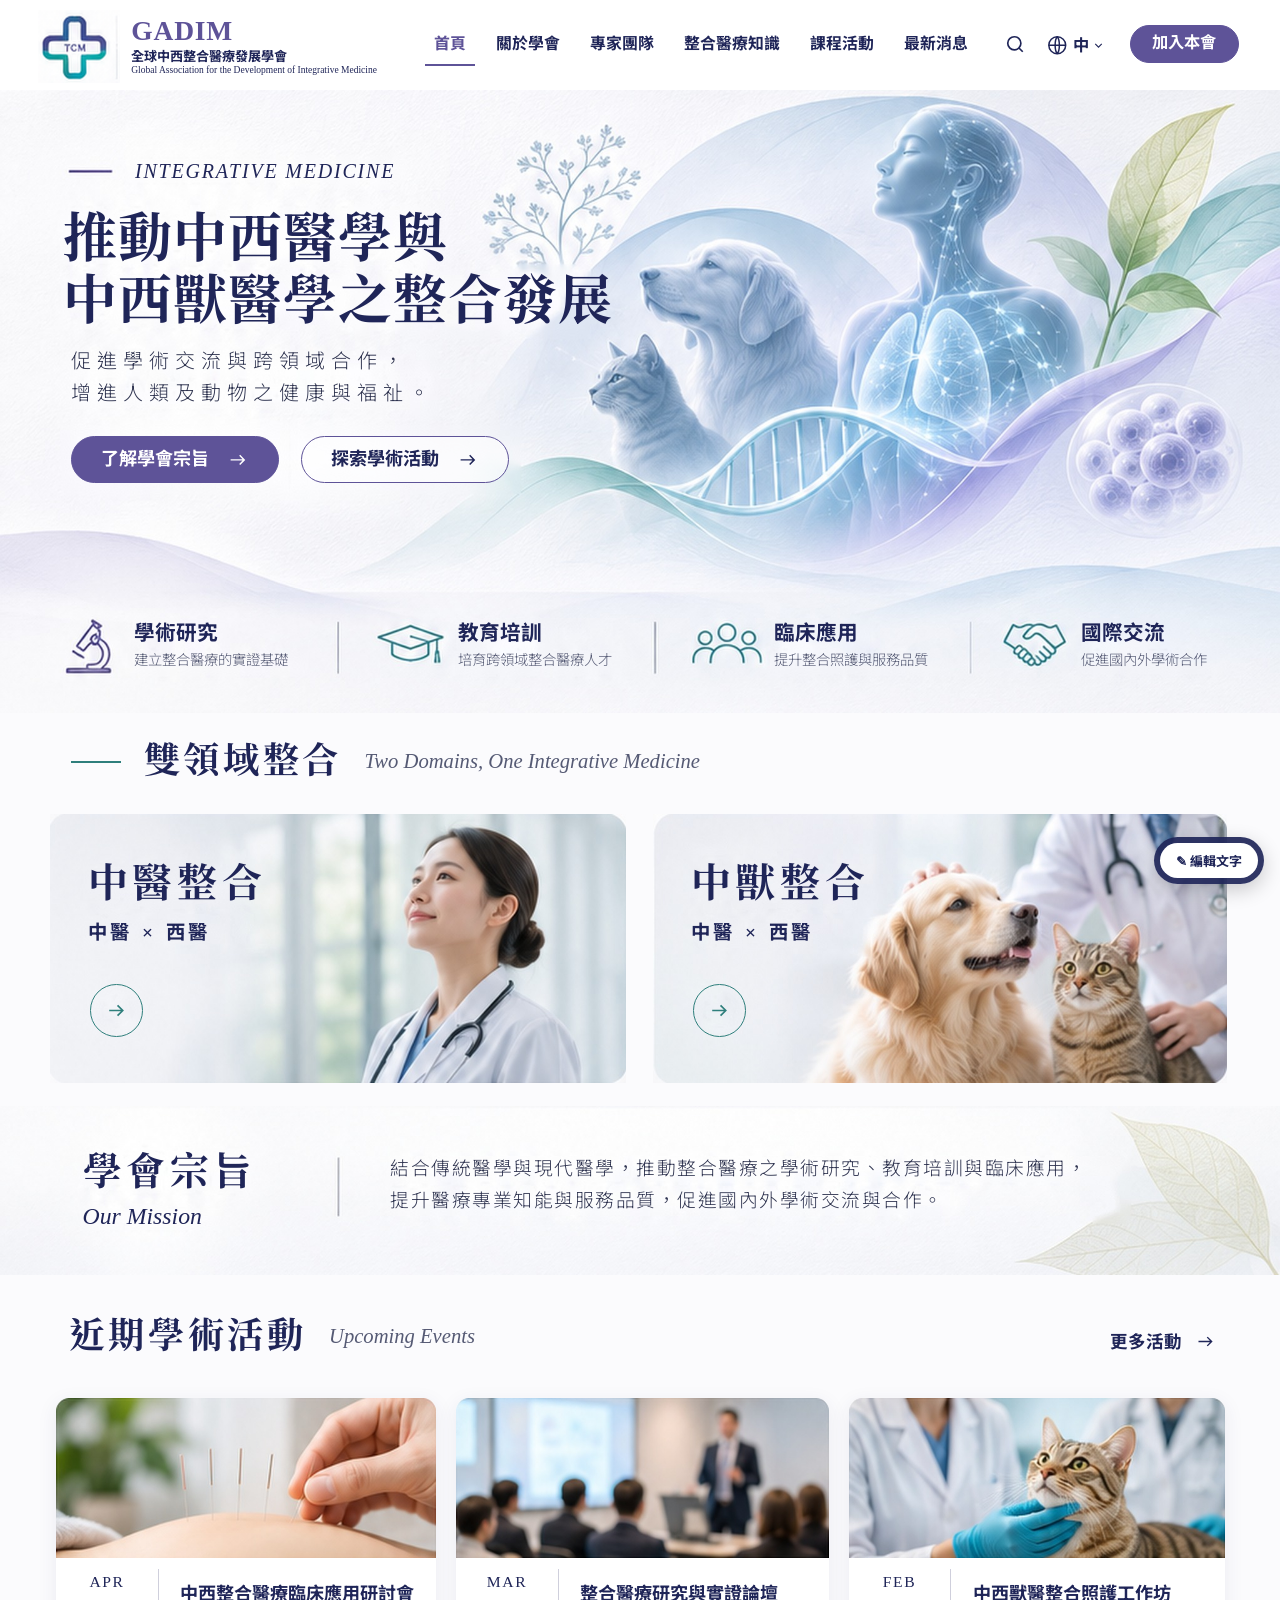
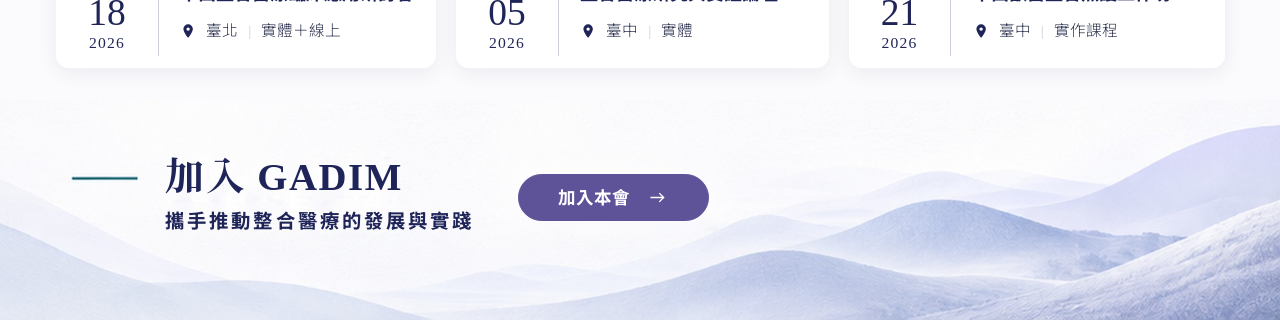
==== index.html @ d4d77406 "統一所有頁面的頁首（以首頁為標準） - 新增 header.css：首頁、關於學會、兩個醫師頁共用同一個頁首（字級、logo、高度、語言選單、搜尋、加入本會都一致） - 專家團隊下拉選單保留，nav-" ====
<!doctype html>
<html lang="zh-Hant">
<head>
<meta charset="utf-8">
<meta name="viewport" content="width=device-width, initial-scale=1">
<title>GADIM 全球中西整合醫療發展學會</title>
<meta name="description" content="全球中西整合醫療發展學會（GADIM）推動中西醫學與中西獸醫學之整合發展。">
<!-- 備用字型：電腦沒有微軟正黑體／新細明體時（如 Mac、手機）才會用到 -->
<link rel="preconnect" href="https://fonts.googleapis.com">
<link rel="preconnect" href="https://fonts.gstatic.com" crossorigin>
<link href="https://fonts.googleapis.com/css2?family=Noto+Sans+TC:wght@300;700&family=Noto+Serif+TC:wght@700&family=Tinos:ital,wght@0,400;0,700;1,400&display=swap" rel="stylesheet">
<link rel="stylesheet" href="style.css">
<link rel="stylesheet" href="header.css">
<link rel="stylesheet" href="nav-dropdown.css">
</head>
<body>
<div class="page">

<!-- ================= 頁首（共用，樣式見 header.css） ================= -->
<header class="gh">
  <div class="gh-inner">
    <a class="gh-brand" href="index.html" aria-label="GADIM 首頁">
      <img class="gh-logo gh-abs" style="--x:30;--y:8" src="images/logo.png" alt="GADIM 標誌">
      <div class="gh-text gh-abs" style="--x:105;--y:11">
        <div class="gh-name">GADIM</div>
        <div class="gh-zh">全球中西整合醫療發展學會</div>
        <div class="gh-en">Global Association for the Development of Integrative Medicine</div>
      </div>
    </a>
    <nav class="gh-nav gh-abs" id="nav" style="--x:347;--y:29" aria-label="主要導覽">
      <a href="index.html" class="active" aria-current="page">首頁</a>
      <a href="about.html">關於學會</a>
      <div class="nav-drop">
        <a href="expert-lin-xintai.html" class="nav-drop-toggle" aria-haspopup="true" aria-expanded="false">專家團隊</a>
        <div class="nav-drop-menu">
          <ul class="nav-drop-list">
            <li><a href="expert-lin-xintai.html">林新泰 醫師</a></li>
            <li><a href="expert-lin-gengxuan.html">林耿玄 獸醫師</a></li>
          </ul>
        </div>
      </div>
      <a href="index.html">整合醫療知識</a>
      <a href="index.html">課程活動</a>
      <a href="index.html">最新消息</a>
    </nav>
    <div class="gh-tools">
      <button class="gh-icon gh-search gh-abs" style="--x:803;--y:26" aria-label="搜尋">
        <svg viewBox="0 0 24 24" fill="none" stroke="currentColor" stroke-width="1.8"><circle cx="11" cy="11" r="7"/><path d="m20 20-4-4"/></svg>
      </button>
      <button class="gh-icon gh-lang gh-abs" style="--x:837;--y:26" aria-label="語言">
        <svg viewBox="0 0 24 24" fill="none" stroke="currentColor" stroke-width="1.6"><circle cx="12" cy="12" r="9"/><path d="M3 12h18M12 3c3 3.5 3 14.5 0 18M12 3c-3 3.5-3 14.5 0 18"/></svg>
        <span>中</span>
        <svg viewBox="0 0 24 24" fill="none" stroke="currentColor" stroke-width="2" style="width:.8em;height:.8em"><path d="m6 9 6 6 6-6"/></svg>
      </button>
      <a class="gh-join gh-abs" style="--x:904;--y:20" href="index.html#join"><span>加入本會</span></a>
      <button class="gh-icon gh-menu" aria-label="選單" aria-controls="nav" onclick="document.getElementById('nav').classList.toggle('open')">
        <svg viewBox="0 0 24 24" fill="none" stroke="currentColor" stroke-width="2"><path d="M4 7h16M4 12h16M4 17h16"/></svg>
      </button>
    </div>
  </div>
</header>

<main>
  <!-- ================= 主視覺 ================= -->
  <section class="hero">
    <div class="hero-bg" role="img" aria-label="人體、狗與貓的整合醫學意象圖"></div>
    <div class="hero-copy">
      <div class="eyebrow abs" style="--x:108;--y:56">INTEGRATIVE MEDICINE</div>
      <h1 class="font-title abs" style="--x:50;--y:94">推動中西醫學與<br>中西獸醫學之整合發展</h1>
      <p class="hero-lead abs" style="--x:57;--y:205">促進學術交流與跨領域合作，<br>增進人類及動物之健康與福祉。</p>
      <div class="hero-actions abs" style="--x:57;--y:277">
        <a class="btn btn-primary" href="about.html#mission"><span>了解學會宗旨</span>
          <svg class="arrow" viewBox="0 0 24 24" fill="none" stroke="currentColor" stroke-width="1.6"><path d="M4 12h15m-5-5 5 5-5 5"/></svg></a>
        <a class="btn btn-outline" href="#events"><span>探索學術活動</span>
          <svg class="arrow" viewBox="0 0 24 24" fill="none" stroke="currentColor" stroke-width="1.6"><path d="M4 12h15m-5-5 5 5-5 5"/></svg></a>
      </div>
    </div>
  </section>

  <!-- ================= 四大特色 ================= -->
  <section class="features">
    <div class="feature">
      <img class="feature-icon abs" style="--x:48;--y:18;--iw:48" src="images/icon1.png" alt="">
      <div class="feature-text abs" style="--x:107;--y:26"><h3 class="font-sub">學術研究</h3><p>建立整合醫療的實證基礎</p></div>
    </div>
    <span class="vline" style="left:calc(270 * var(--u));top:calc(27 * var(--u))"></span>
    <div class="feature">
      <img class="feature-icon abs" style="--x:296;--y:20;--iw:64" src="images/icon2.png" alt="">
      <div class="feature-text abs" style="--x:366;--y:26"><h3 class="font-sub">教育培訓</h3><p>培育跨領域整合醫療人才</p></div>
    </div>
    <span class="vline" style="left:calc(523 * var(--u));top:calc(27 * var(--u))"></span>
    <div class="feature">
      <img class="feature-icon abs" style="--x:549;--y:20;--iw:64" src="images/icon3.png" alt="">
      <div class="feature-text abs" style="--x:619;--y:26"><h3 class="font-sub">臨床應用</h3><p>提升整合照護與服務品質</p></div>
    </div>
    <span class="vline" style="left:calc(777 * var(--u));top:calc(27 * var(--u))"></span>
    <div class="feature">
      <img class="feature-icon abs" style="--x:797;--y:20;--iw:61" src="images/icon4.png" alt="">
      <div class="feature-text abs" style="--x:865;--y:26"><h3 class="font-sub">國際交流</h3><p>促進國內外學術合作</p></div>
    </div>
  </section>

  <!-- ================= 雙領域整合 ================= -->
  <section class="domains-sec">
    <div class="section-title abs" style="--x:57;--y:22">
      <span class="dash"></span>
      <h2 class="font-title">雙領域整合</h2>
      <span class="en-italic">Two Domains, One Integrative Medicine</span>
    </div>
    <a class="domain-card abs" href="#" style="--x:40;--y:81;--w:461;--img:url('images/card-tcm.jpg')">
      <div class="in"><h3 class="font-title">中醫整合</h3><p>中醫 × 西醫</p></div>
      <span class="circle-btn"><svg class="arrow" viewBox="0 0 24 24" fill="none" stroke="currentColor" stroke-width="1.6"><path d="M5 12h13m-5-5 5 5-5 5"/></svg></span>
    </a>
    <a class="domain-card abs" href="#" style="--x:522;--y:81;--w:459;--img:url('images/card-vet.jpg')">
      <div class="in"><h3 class="font-title">中獸整合</h3><p>中醫 × 西醫</p></div>
      <span class="circle-btn"><svg class="arrow" viewBox="0 0 24 24" fill="none" stroke="currentColor" stroke-width="1.6"><path d="M5 12h13m-5-5 5 5-5 5"/></svg></span>
    </a>
  </section>

  <!-- ================= 學會宗旨 ================= -->
  <section class="mission" id="mission">
    <div class="mission-title abs" style="--x:66;--y:33">
      <h2 class="font-title">學會宗旨</h2>
      <div class="en-italic">Our Mission</div>
    </div>
    <p class="mission-text abs" style="--x:312;--y:37">結合傳統醫學與現代醫學，推動整合醫療之學術研究、教育培訓與臨床應用，<br>提升醫療專業知能與服務品質，促進國內外學術交流與合作。</p>
  </section>

  <!-- ================= 近期學術活動 ================= -->
  <section class="events-sec" id="events">
    <div class="events-head">
      <div class="section-title abs" style="--x:55;--y:32">
        <h2 class="font-title">近期學術活動</h2>
        <span class="en-italic">Upcoming Events</span>
      </div>
      <a class="more-link abs" style="--x:888;--y:42" href="#"><span>更多活動</span>
        <svg class="arrow" viewBox="0 0 24 24" fill="none" stroke="currentColor" stroke-width="1.6"><path d="M4 12h15m-5-5 5 5-5 5"/></svg></a>
    </div>

    <a class="event-card abs" href="#" style="--x:45;--y:98;--w:304">
      <img src="images/event1.jpg" alt="針灸臨床">
      <div class="event-body">
        <div class="event-date"><span class="m">APR</span><span class="d">18</span><span class="y">2026</span></div>
        <div class="event-info">
          <h3 class="font-sub">中西整合醫療臨床應用研討會</h3>
          <div class="event-meta"><svg viewBox="0 0 24 24" fill="currentColor"><path d="M12 2a7 7 0 0 0-7 7c0 5 7 13 7 13s7-8 7-13a7 7 0 0 0-7-7zm0 9.5A2.5 2.5 0 1 1 12 6.5a2.5 2.5 0 0 1 0 5z"/></svg><span>臺北</span><span class="sep">|</span><span>實體＋線上</span></div>
        </div>
      </div>
    </a>
    <a class="event-card abs" href="#" style="--x:365;--y:98;--w:298">
      <img src="images/event2.jpg" alt="研究論壇會場">
      <div class="event-body">
        <div class="event-date"><span class="m">MAR</span><span class="d">05</span><span class="y">2026</span></div>
        <div class="event-info">
          <h3 class="font-sub">整合醫療研究與實證論壇</h3>
          <div class="event-meta"><svg viewBox="0 0 24 24" fill="currentColor"><path d="M12 2a7 7 0 0 0-7 7c0 5 7 13 7 13s7-8 7-13a7 7 0 0 0-7-7zm0 9.5A2.5 2.5 0 1 1 12 6.5a2.5 2.5 0 0 1 0 5z"/></svg><span>臺中</span><span class="sep">|</span><span>實體</span></div>
        </div>
      </div>
    </a>
    <a class="event-card abs" href="#" style="--x:679;--y:98;--w:301">
      <img src="images/event3.jpg" alt="獸醫照護貓咪">
      <div class="event-body">
        <div class="event-date"><span class="m">FEB</span><span class="d">21</span><span class="y">2026</span></div>
        <div class="event-info">
          <h3 class="font-sub">中西獸醫整合照護工作坊</h3>
          <div class="event-meta"><svg viewBox="0 0 24 24" fill="currentColor"><path d="M12 2a7 7 0 0 0-7 7c0 5 7 13 7 13s7-8 7-13a7 7 0 0 0-7-7zm0 9.5A2.5 2.5 0 1 1 12 6.5a2.5 2.5 0 0 1 0 5z"/></svg><span>臺中</span><span class="sep">|</span><span>實作課程</span></div>
        </div>
      </div>
    </a>
  </section>

  <!-- ================= 加入 GADIM ================= -->
  <section class="join" id="join">
    <div class="join-title abs" style="--x:132;--y:43">
      <div>
        <h2 class="font-title">加入 GADIM</h2>
        <p>攜手推動整合醫療的發展與實踐</p>
      </div>
    </div>
    <a class="btn btn-primary abs" style="--x:414;--y:59" href="#"><span>加入本會</span>
      <svg class="arrow" viewBox="0 0 24 24" fill="none" stroke="currentColor" stroke-width="1.6"><path d="M4 12h15m-5-5 5 5-5 5"/></svg></a>
  </section>
</main>
</div>

<!-- ================= 文字編輯工具 ================= -->
<div class="edit-bar" data-tool>
  <button type="button" id="editToggle">✎ 編輯文字</button>
  <button type="button" id="saveBtn" hidden>下載修改後的網頁</button>
</div>
<div class="toast" id="toast" data-tool></div>

<script src="editor.js"></script>
<script src="nav-dropdown.js"></script>
</body>
</html>
---- style.css ----
/* =========================================================
   GADIM 首頁樣式（依客戶確認版設計稿還原）
   - 圖片全部取自設計稿原圖，只移除圖上文字，未改色、未加效果
   - 桌機版：以設計稿 1024px 寬為基準等比例縮放（--u = 設計稿 1px）
   - 手機版（760px 以下）：改為上下排列
   字型：大標＝粗明體／小標＝微軟正黑體粗體／內文＝微軟正黑體細體／英文數字＝Times New Roman
   ========================================================= */

:root {
  --en: "Times New Roman", Times, "Liberation Serif", Tinos;
  --ff-title: var(--en), "PMingLiU", "MingLiU", "新細明體", "Noto Serif TC", serif;
  --ff-sub: var(--en), "Microsoft JhengHei", "微軟正黑體", "Noto Sans TC", sans-serif;
  --ff-body: var(--en), "Microsoft JhengHei Light", "Microsoft JhengHei", "微軟正黑體", "Noto Sans TC", sans-serif;

  --navy: #1f2558;
  --purple: #5e5398;
  --teal: #2f7f7c;
  --text: #2f3450;
  --muted: #555a74;
  --line: #cfcfdc;
  --bg: #fbfbfd;
}

* { box-sizing: border-box; }
html { scroll-behavior: smooth; }
body {
  margin: 0; background: var(--bg); color: var(--text);
  font-family: var(--ff-body); font-weight: 300; line-height: 1.6;
  -webkit-font-smoothing: antialiased;
}
img { display: block; max-width: 100%; }
a { color: inherit; text-decoration: none; }
h1, h2, h3, p { margin: 0; font-weight: inherit; }

.font-title { font-family: var(--ff-title); font-weight: 700; color: var(--navy); }
.font-sub   { font-family: var(--ff-sub); font-weight: 700; color: var(--navy); }
.en-italic  { font-family: var(--en), serif; font-style: italic; font-weight: 400; color: var(--navy); }

/* 整頁以設計稿比例縮放 */
.page { max-width: 1440px; margin: 0 auto; container-type: inline-size; overflow: hidden; background: var(--bg); }
.page * { --u: calc(100cqw / 1024); }
.abs { position: absolute; left: calc(var(--x) * var(--u)); top: calc(var(--y) * var(--u)); }

.btn {
  display: inline-flex; align-items: center; justify-content: center; gap: calc(14 * var(--u));
  border-radius: 999px; border: 1.5px solid var(--purple);
  font-family: var(--ff-sub); font-weight: 700; white-space: nowrap; transition: .2s;
}
.btn-primary { background: var(--purple); color: #fff; }
.btn-primary:hover { background: #4b4185; }
.btn-outline { background: rgba(255,255,255,.55); color: var(--navy); }
.btn-outline:hover { background: #efedf7; }
.arrow { width: 1.2em; height: 1.2em; flex: none; }

/* ---------- 頁首 ---------- */
.site-header { position: sticky; top: env(safe-area-inset-top, 0px); z-index: 50; background: #fff; }
.header-inner { position: relative; height: calc(72 * var(--u)); }
.brand-logo { width: calc(66 * var(--u)); }
.brand-text { line-height: 1.2; }
.brand-name { font-family: var(--en), serif; font-weight: 700; font-size: calc(22 * var(--u)); color: var(--purple); letter-spacing: .03em; }
.brand-zh { font-family: var(--ff-sub); font-weight: 700; font-size: calc(10.5 * var(--u)); color: var(--navy); margin-top: calc(2 * var(--u)); }
.brand-en { font-family: var(--en), serif; font-size: calc(7.6 * var(--u)); color: var(--navy); }
.nav { display: flex; gap: calc(24 * var(--u)); }
.nav a { font-family: var(--ff-sub); font-weight: 700; font-size: calc(12.7 * var(--u)); color: var(--navy); position: relative; line-height: 1; }
.nav a.active { color: var(--purple); }
.nav a.active::after { content: ""; position: absolute; left: calc(-7 * var(--u)); right: calc(-7 * var(--u)); top: calc(22 * var(--u)); height: 2px; background: var(--purple); }
.nav a:hover { color: var(--purple); }
.header-tools { display: flex; align-items: center; }
.icon-btn { background: none; border: 0; padding: 0; color: var(--navy); cursor: pointer; display: inline-flex; align-items: center; gap: calc(3 * var(--u)); font-family: var(--ff-sub); font-weight: 700; font-size: calc(13 * var(--u)); }
.icon-btn svg { width: calc(18 * var(--u)); height: calc(18 * var(--u)); }
.header-join { width: calc(87 * var(--u)); height: calc(30 * var(--u)); font-size: calc(13 * var(--u)); }
.menu-toggle { display: none; }

/* ---------- 主視覺 ---------- */
.hero { position: relative; aspect-ratio: 1024 / 398; }
.hero-bg { position: absolute; inset: 0; background: url("images/hero.jpg") center / 100% 100% no-repeat; }
.eyebrow { font-family: var(--en), serif; font-style: italic; font-size: calc(16 * var(--u)); letter-spacing: .09em; color: var(--navy); line-height: calc(18 * var(--u)); }
.hero h1 { font-size: calc(43 * var(--u)); line-height: calc(50 * var(--u)); letter-spacing: .02em; white-space: nowrap; }
.hero-lead { font-size: calc(16 * var(--u)); line-height: calc(25 * var(--u)); letter-spacing: .3em; color: var(--text); white-space: nowrap; }
.hero-actions { display: flex; gap: calc(18 * var(--u)); }
.hero-actions .btn { width: calc(166 * var(--u)); height: calc(37 * var(--u)); font-size: calc(14.5 * var(--u)); }

/* ---------- 四大特色 ---------- */
.features { position: relative; aspect-ratio: 1024 / 100; background: url("images/features.jpg") center / 100% 100% no-repeat; }
.features .feature-icon, .features .vline { display: none; }
.feature-icon { width: calc(var(--iw) * var(--u)); height: auto; }
.feature-text h3 { font-size: calc(16.5 * var(--u)); line-height: calc(22 * var(--u)); }
.feature-text p { font-size: calc(11.5 * var(--u)); line-height: calc(20 * var(--u)); color: var(--muted); }
.vline { position: absolute; width: 1px; height: calc(42 * var(--u)); background: var(--line); }

/* ---------- 區塊標題 ---------- */
.section-title { display: flex; align-items: center; gap: calc(18 * var(--u)); white-space: nowrap; }
.section-title h2 { font-size: calc(29 * var(--u)); letter-spacing: .1em; line-height: 1.2; }
.section-title .en-italic { font-size: calc(16.5 * var(--u)); color: var(--muted); }
.dash { display: inline-block; width: calc(40 * var(--u)); height: 1.5px; background: var(--teal); }
.more-link { display: inline-flex; align-items: center; gap: calc(10 * var(--u)); font-family: var(--ff-sub); font-weight: 700; font-size: calc(14 * var(--u)); color: var(--navy); }

/* ---------- 雙領域整合 ---------- */
.domains-sec { position: relative; height: calc(315 * var(--u)); }
.domain-card {
  container-type: inline-size; display: block;
  aspect-ratio: var(--w) / 215; width: calc(var(--w) * var(--u));
  background: var(--img) center / 100% 100% no-repeat;
}
.domain-card * { --c: calc(100cqw / var(--w)); }
.domain-card .in { position: absolute; left: calc(30 * var(--c)); top: calc(36 * var(--c)); }
.domain-card h3 { font-size: calc(32 * var(--c)); line-height: calc(40 * var(--c)); letter-spacing: .12em; }
.domain-card p { font-family: var(--ff-sub); font-weight: 700; color: var(--navy); font-size: calc(15.5 * var(--c)); letter-spacing: .2em; margin-top: calc(6 * var(--c)); }
.circle-btn {
  position: absolute; left: calc(32 * var(--c)); top: calc(136 * var(--c));
  width: calc(42 * var(--c)); height: calc(42 * var(--c)); border-radius: 50%;
  border: 1.5px solid var(--teal); color: var(--teal); display: grid; place-items: center; transition: .2s;
}
.circle-btn .arrow { width: calc(20 * var(--c)); height: calc(20 * var(--c)); }
.domain-card:hover .circle-btn { background: var(--teal); color: #fff; }

/* ---------- 學會宗旨 ---------- */
.mission { position: relative; aspect-ratio: 1024 / 135; background: url("images/mission.jpg") center / 100% 100% no-repeat; }
.mission-title h2 { font-size: calc(31 * var(--u)); line-height: calc(38 * var(--u)); letter-spacing: .12em; }
.mission-title .en-italic { font-size: calc(19 * var(--u)); line-height: calc(26 * var(--u)); margin-top: calc(4 * var(--u)); }
.mission-text { width: calc(600 * var(--u)); font-size: calc(15 * var(--u)); line-height: calc(26 * var(--u)); letter-spacing: .08em; }

/* ---------- 近期學術活動 ---------- */
.events-sec { position: relative; height: calc(340 * var(--u)); }
.event-card {
  display: flex; flex-direction: column; width: calc(var(--w) * var(--u)); height: calc(216 * var(--u));
  background: #fff; border-radius: calc(10 * var(--u)); overflow: hidden;
  box-shadow: 0 calc(4 * var(--u)) calc(16 * var(--u)) rgba(50, 50, 100, .08); transition: transform .2s;
}
.event-card:hover { transform: translateY(-3px); }
.event-card img { width: 100%; height: calc(128 * var(--u)); object-fit: cover; }
.event-body { position: relative; flex: 1; display: flex; align-items: center; padding: 0 calc(14 * var(--u)) 0 0; }
.event-date { width: calc(82 * var(--u)); text-align: center; font-family: var(--en), serif; color: var(--navy); line-height: 1; flex: none; display: flex; flex-direction: column; gap: calc(3 * var(--u)); border-right: 1px solid var(--line); padding: calc(4 * var(--u)) 0; }
.event-date .m { font-size: calc(12.5 * var(--u)); letter-spacing: .1em; }
.event-date .d { font-size: calc(30 * var(--u)); }
.event-date .y { font-size: calc(12.5 * var(--u)); letter-spacing: .08em; }
.event-info { padding-left: calc(17 * var(--u)); }
.event-info h3 { font-size: calc(14.5 * var(--u)); line-height: calc(20 * var(--u)); }
.event-meta { display: flex; align-items: center; gap: calc(8 * var(--u)); font-size: calc(12.5 * var(--u)); margin-top: calc(9 * var(--u)); color: var(--text); white-space: nowrap; }
.event-meta svg { width: calc(13 * var(--u)); height: calc(13 * var(--u)); color: var(--navy); }
.event-meta .sep { color: var(--line); }

/* ---------- 加入 GADIM ---------- */
.join { position: relative; aspect-ratio: 1024 / 176; background: url("images/join.jpg") center / 100% 100% no-repeat; }
.join h2 { font-size: calc(31 * var(--u)); line-height: calc(36 * var(--u)); letter-spacing: .04em; white-space: nowrap; }
.join p { font-family: var(--ff-sub); font-weight: 700; color: var(--navy); font-size: calc(15.5 * var(--u)); letter-spacing: .16em; margin-top: calc(6 * var(--u)); white-space: nowrap; }
.join .btn { width: calc(153 * var(--u)); height: calc(38 * var(--u)); font-size: calc(14 * var(--u)); }

/* ---------- 編輯模式工具列 ---------- */
.edit-bar {
  position: fixed; right: calc(16px + env(safe-area-inset-right, 0px)); bottom: calc(16px + env(safe-area-inset-bottom, 0px)); z-index: 100;
  display: flex; gap: 8px; padding: 6px; border-radius: 999px; background: rgba(31,37,88,.92); box-shadow: 0 6px 20px rgba(0,0,0,.2);
}
.edit-bar button { border: 0; border-radius: 999px; padding: 8px 16px; cursor: pointer; font-family: var(--ff-sub); font-weight: 700; font-size: 13px; background: #fff; color: var(--navy); }
.edit-bar button[hidden] { display: none; }
.edit-bar button.on { background: #f3c94c; }
body.editing [data-editable] { outline: 1px dashed rgba(94,83,152,.5); outline-offset: 2px; }
body.editing [data-editable]:hover { outline-color: var(--purple); background: rgba(233,230,244,.5); }
body.editing [data-editable]:focus { outline: 2px solid var(--purple); background: rgba(255,255,255,.85); }
.toast { position: fixed; left: 50%; bottom: 80px; transform: translateX(-50%); background: var(--navy); color: #fff; padding: 8px 18px; border-radius: 8px; font-size: 14px; z-index: 101; opacity: 0; transition: .3s; pointer-events: none; }
.toast.show { opacity: 1; }

/* =========================================================
   手機版（760px 以下）：同樣使用原圖，改為上下排列
   ========================================================= */
@media (max-width: 760px) {
  .page * { --u: 1px; }
  .abs { position: static; }

  /* 頁首 */
  .header-inner { height: 64px; display: flex; align-items: center; gap: 10px; padding: 0 max(16px, env(safe-area-inset-right, 0px)) 0 max(16px, env(safe-area-inset-left, 0px)); }
  .brand { display: flex; align-items: center; gap: 8px; }
  .brand-logo { width: 46px; }
  .brand-name { font-size: 19px; }
  .brand-zh { font-size: 11px; margin-top: 1px; }
  .brand-en { display: none; }
  .header-tools { margin-left: auto; gap: 14px; }
  .search, .lang, .header-join { display: none !important; }
  .menu-toggle { display: inline-flex; }
  .menu-toggle svg { width: 26px; height: 26px; }
  .nav { display: none; position: absolute; top: 64px; left: 0; right: 0; flex-direction: column; gap: 0; background: #fff; padding: 4px 16px 12px; box-shadow: 0 10px 20px rgba(0,0,0,.06); }
  .nav.open { display: flex; }
  .nav a { font-size: 15px; padding: 12px 4px; border-bottom: 1px solid #eee; }
  .nav a.active::after { display: none; }

  /* 主視覺：文字在上、原圖在下 */
  .hero { aspect-ratio: auto; display: flex; flex-direction: column; background: #f9f9fb; }
  .hero-copy { order: 1; padding: 32px 20px 8px; }
  .hero-bg { position: relative; order: 2; inset: auto; aspect-ratio: 644 / 398; background-size: auto 100%; background-position: right center; }
  .hero .eyebrow { display: flex; align-items: center; gap: 14px; font-size: 14px; line-height: 1.4; }
  .hero .eyebrow::before { content: ""; width: 32px; height: 1.5px; background: var(--navy); }
  .hero h1 { font-size: clamp(24px, 7.2vw, 34px); line-height: 1.38; margin-top: 14px; }
  .hero-lead { font-size: 14.5px; line-height: 1.75; letter-spacing: .14em; margin-top: 14px; }
  .hero-actions { margin-top: 22px; gap: 12px; flex-wrap: wrap; }
  .hero-actions .btn { width: auto; height: 42px; padding: 0 22px; font-size: 14.5px; gap: 10px; }

  /* 四大特色：兩欄 */
  .features { aspect-ratio: auto; background: #f4f4f9; display: grid; grid-template-columns: 1fr 1fr; gap: 20px 12px; padding: 22px 16px; }
  .feature { display: flex; align-items: center; gap: 10px; min-width: 0; }
  .features .feature-icon { display: block; height: 42px; width: auto; flex: none; border-radius: 8px; }
  .feature-text h3 { font-size: 16px; line-height: 1.4; }
  .feature-text p { font-size: 11.5px; line-height: 1.5; letter-spacing: -.02em; }
  .vline { display: none; }

  /* 區塊標題 */
  .section-title { flex-wrap: wrap; gap: 4px 12px; white-space: normal; }
  .section-title h2 { font-size: 25px; }
  .section-title .en-italic { font-size: 15px; }
  .dash { width: 32px; }

  /* 雙領域整合：卡片上下排 */
  .domains-sec { height: auto; padding: 30px 16px; display: flex; flex-direction: column; gap: 16px; }
  .domains-sec .section-title { margin-bottom: 4px; }
  .domain-card { width: 100%; position: relative; left: auto; top: auto; }

  /* 學會宗旨 */
  .mission { aspect-ratio: auto; background-size: auto 100%; background-position: right center; padding: 28px 20px; display: flex; flex-direction: column; gap: 14px; }
  .mission-title h2 { font-size: 27px; line-height: 1.3; }
  .mission-title .en-italic { font-size: 17px; line-height: 1.4; margin-top: 0; }
  .mission-text br { display: none; }
  .mission-text { width: auto; font-size: 15px; line-height: 1.85; letter-spacing: .05em; }

  /* 近期學術活動 */
  .events-sec { height: auto; padding: 32px 16px; display: flex; flex-direction: column; gap: 16px; }
  .events-head { display: flex; justify-content: space-between; align-items: flex-end; gap: 12px; }
  .more-link { font-size: 14px; gap: 6px; flex: none; }
  .event-card { width: 100%; height: auto; border-radius: 10px; }
  .event-card img { height: auto; aspect-ratio: 304 / 128; }
  .event-body { padding: 14px 14px 14px 0; }
  .event-date { width: 76px; gap: 3px; }
  .event-date .m, .event-date .y { font-size: 12.5px; }
  .event-date .d { font-size: 30px; }
  .event-info { padding-left: 16px; }
  .event-info h3 { font-size: 15px; line-height: 1.45; }
  .event-meta { font-size: 13px; gap: 8px; margin-top: 6px; }
  .event-meta svg { width: 13px; height: 13px; }

  /* 加入 GADIM */
  .join { aspect-ratio: auto; background-size: auto 100%; background-position: 70% bottom; padding: 36px 20px 120px; display: flex; flex-direction: column; gap: 18px; align-items: flex-start; }
  .join-title { display: flex; align-items: center; gap: 14px; }
  .join-title::before { content: ""; width: 32px; height: 1.5px; background: var(--teal); flex: none; }
  .join h2 { font-size: 27px; line-height: 1.3; }
  .join p { font-size: 14.5px; letter-spacing: .1em; white-space: normal; }
  .join .btn { width: auto; height: 42px; padding: 0 26px; font-size: 14.5px; gap: 10px; }
}
---- header.css ----
/* =========================================================
   共用頁首（所有頁面同一份，以首頁設計稿為標準）
   - 桌機：以首頁設計稿 1024px 寬為基準等比例縮放（--hu = 設計稿 1px）
   - 手機（760px 以下）：漢堡選單
   字型：小標＝微軟正黑體粗體／英文數字＝Times New Roman
   ========================================================= */
.gh {
  --gh-en: "Times New Roman", Times, "Liberation Serif", Tinos;
  --gh-sub: var(--gh-en), "Microsoft JhengHei", "微軟正黑體", "Noto Sans TC", sans-serif;
  --gh-navy: #1f2558; --gh-purple: #5e5398;
  position: sticky; top: env(safe-area-inset-top, 0px); z-index: 50; background: #fff;
  container-type: inline-size; line-height: 1.2;
}
.gh * { --hu: calc(100cqw / 1024); box-sizing: border-box; }
.gh a { color: inherit; text-decoration: none; }
.gh-abs { position: absolute; left: calc(var(--x) * var(--hu)); top: calc(var(--y) * var(--hu)); }
.gh-inner { position: relative; height: calc(72 * var(--hu)); }
.gh-logo { display: block; width: calc(66 * var(--hu)); max-width: none; }
.gh-text { line-height: 1.2; }
.gh-name { font-family: var(--gh-en), serif; font-weight: 700; font-size: calc(22 * var(--hu)); color: var(--gh-purple); letter-spacing: .03em; }
.gh-zh { font-family: var(--gh-sub); font-weight: 700; font-size: calc(10.5 * var(--hu)); color: var(--gh-navy); margin-top: calc(2 * var(--hu)); white-space: nowrap; }
.gh-en { font-family: var(--gh-en), serif; font-weight: 400; font-size: calc(7.6 * var(--hu)); color: var(--gh-navy); white-space: nowrap; }
.gh-nav { display: flex; align-items: center; gap: calc(24 * var(--hu)); margin: 0; }
.gh-nav a { font-family: var(--gh-sub); font-weight: 700; font-size: calc(12.7 * var(--hu)); color: var(--gh-navy); position: relative; line-height: 1; white-space: nowrap; padding: 0; border: 0; letter-spacing: normal; }
.gh-nav a.active { color: var(--gh-purple); }
.gh-nav a.active::after { content: ""; position: absolute; left: calc(-7 * var(--hu)); right: calc(-7 * var(--hu)); top: calc(22 * var(--hu)); bottom: auto; height: 2px; background: var(--gh-purple); }
.gh-nav a:hover { color: var(--gh-purple); }
.gh-tools { display: flex; align-items: center; }
.gh-icon { background: none; border: 0; padding: 0; margin: 0; color: var(--gh-navy); cursor: pointer; display: inline-flex; align-items: center; gap: calc(3 * var(--hu)); font-family: var(--gh-sub); font-weight: 700; font-size: calc(13 * var(--hu)); line-height: 1.6; }
.gh-icon svg { width: calc(18 * var(--hu)); height: calc(18 * var(--hu)); }
.gh-join { display: inline-flex; align-items: center; justify-content: center; width: calc(87 * var(--hu)); height: calc(30 * var(--hu)); border-radius: 999px; border: 1.5px solid var(--gh-purple); background: var(--gh-purple); color: #fff !important; font-family: var(--gh-sub); font-weight: 700; font-size: calc(13 * var(--hu)); white-space: nowrap; transition: .2s; }
.gh-join:hover { background: #4b4185; }
.gh-menu { display: none; }

@media (max-width: 760px) {
  .gh * { --hu: 1px; }
  .gh-abs { position: static; }
  .gh-inner { height: 64px; display: flex; align-items: center; gap: 10px; padding: 0 max(16px, env(safe-area-inset-right, 0px)) 0 max(16px, env(safe-area-inset-left, 0px)); }
  .gh-brand { display: flex; align-items: center; gap: 8px; }
  .gh-logo { width: 46px; }
  .gh-name { font-size: 19px; }
  .gh-zh { font-size: 11px; margin-top: 1px; }
  .gh-en { display: none; }
  .gh-tools { margin-left: auto; gap: 14px; }
  .gh-search, .gh-lang, .gh-join { display: none !important; }
  .gh-menu { display: inline-flex; }
  .gh-menu svg { width: 26px; height: 26px; }
  .gh-nav { display: none; position: absolute; top: 64px; left: 0; right: 0; flex-direction: column; align-items: stretch; gap: 0; background: #fff; padding: 4px 16px 12px; box-shadow: 0 10px 20px rgba(0,0,0,.06); }
  .gh-nav.open { display: flex; }
  .gh-nav a { font-size: 15px; padding: 12px 4px; border-bottom: 1px solid #eee; }
  .gh-nav a.active::after { display: none; }
}
---- nav-dropdown.css ----
/* 「專家團隊」下拉選單（所有頁面共用）
   桌機：滑過或點一下展開；手機：在漢堡選單內點一下展開 */
.nav-drop { position: relative; display: inline-flex; align-items: center; }
.nav-drop-menu { position: absolute; top: 100%; left: 50%; transform: translate(-50%, 6px); padding-top: 14px; opacity: 0; visibility: hidden; transition: opacity .18s, transform .18s, visibility .18s; z-index: 60; }
.nav-drop:hover .nav-drop-menu,
.nav-drop:focus-within .nav-drop-menu,
.nav-drop.open .nav-drop-menu { opacity: 1; visibility: visible; transform: translate(-50%, 0); }
.nav-drop-list { list-style: none; margin: 0; padding: 8px 0; min-width: 160px; background: #fff; border: 1px solid #ebeaf2; border-radius: 12px; box-shadow: 0 14px 34px rgba(31, 37, 88, .13); }
.gh-nav .nav-drop-list a { display: block; padding: 10px 22px; border: 0; font-size: 14px; line-height: 1.4; letter-spacing: .04em; white-space: nowrap; text-align: left; color: #1f2558; }
.gh-nav .nav-drop-list a::after { display: none; }
.gh-nav .nav-drop-list a:hover, .gh-nav .nav-drop-list a[aria-current="page"] { color: #5e5398; background: #f4f2f9; }

/* 手機：漢堡選單打開時，子選單改為往下展開的清單 */
.gh-nav.open .nav-drop { display: block; }
.gh-nav.open .nav-drop-toggle { display: flex; justify-content: space-between; align-items: center; }
.gh-nav.open .nav-drop-toggle::before { content: ""; order: 2; width: 8px; height: 8px; border-right: 2px solid currentColor; border-bottom: 2px solid currentColor; transform: rotate(45deg); margin: -4px 6px 0 0; transition: transform .2s; }
.gh-nav.open .nav-drop.open .nav-drop-toggle::before { transform: rotate(-135deg); margin-top: 4px; }
.gh-nav.open .nav-drop-menu { position: static; transform: none; padding: 0; opacity: 1; visibility: visible; display: none; transition: none; }
.gh-nav.open .nav-drop.open .nav-drop-menu { display: block; }
.gh-nav.open .nav-drop-list { min-width: 0; padding: 0; border: 0; border-radius: 0; box-shadow: none; background: #f7f6fb; }
.gh-nav.open .nav-drop-list a { padding: 12px 4px 12px 22px; font-size: 15px; border-bottom: 1px solid #eee; }
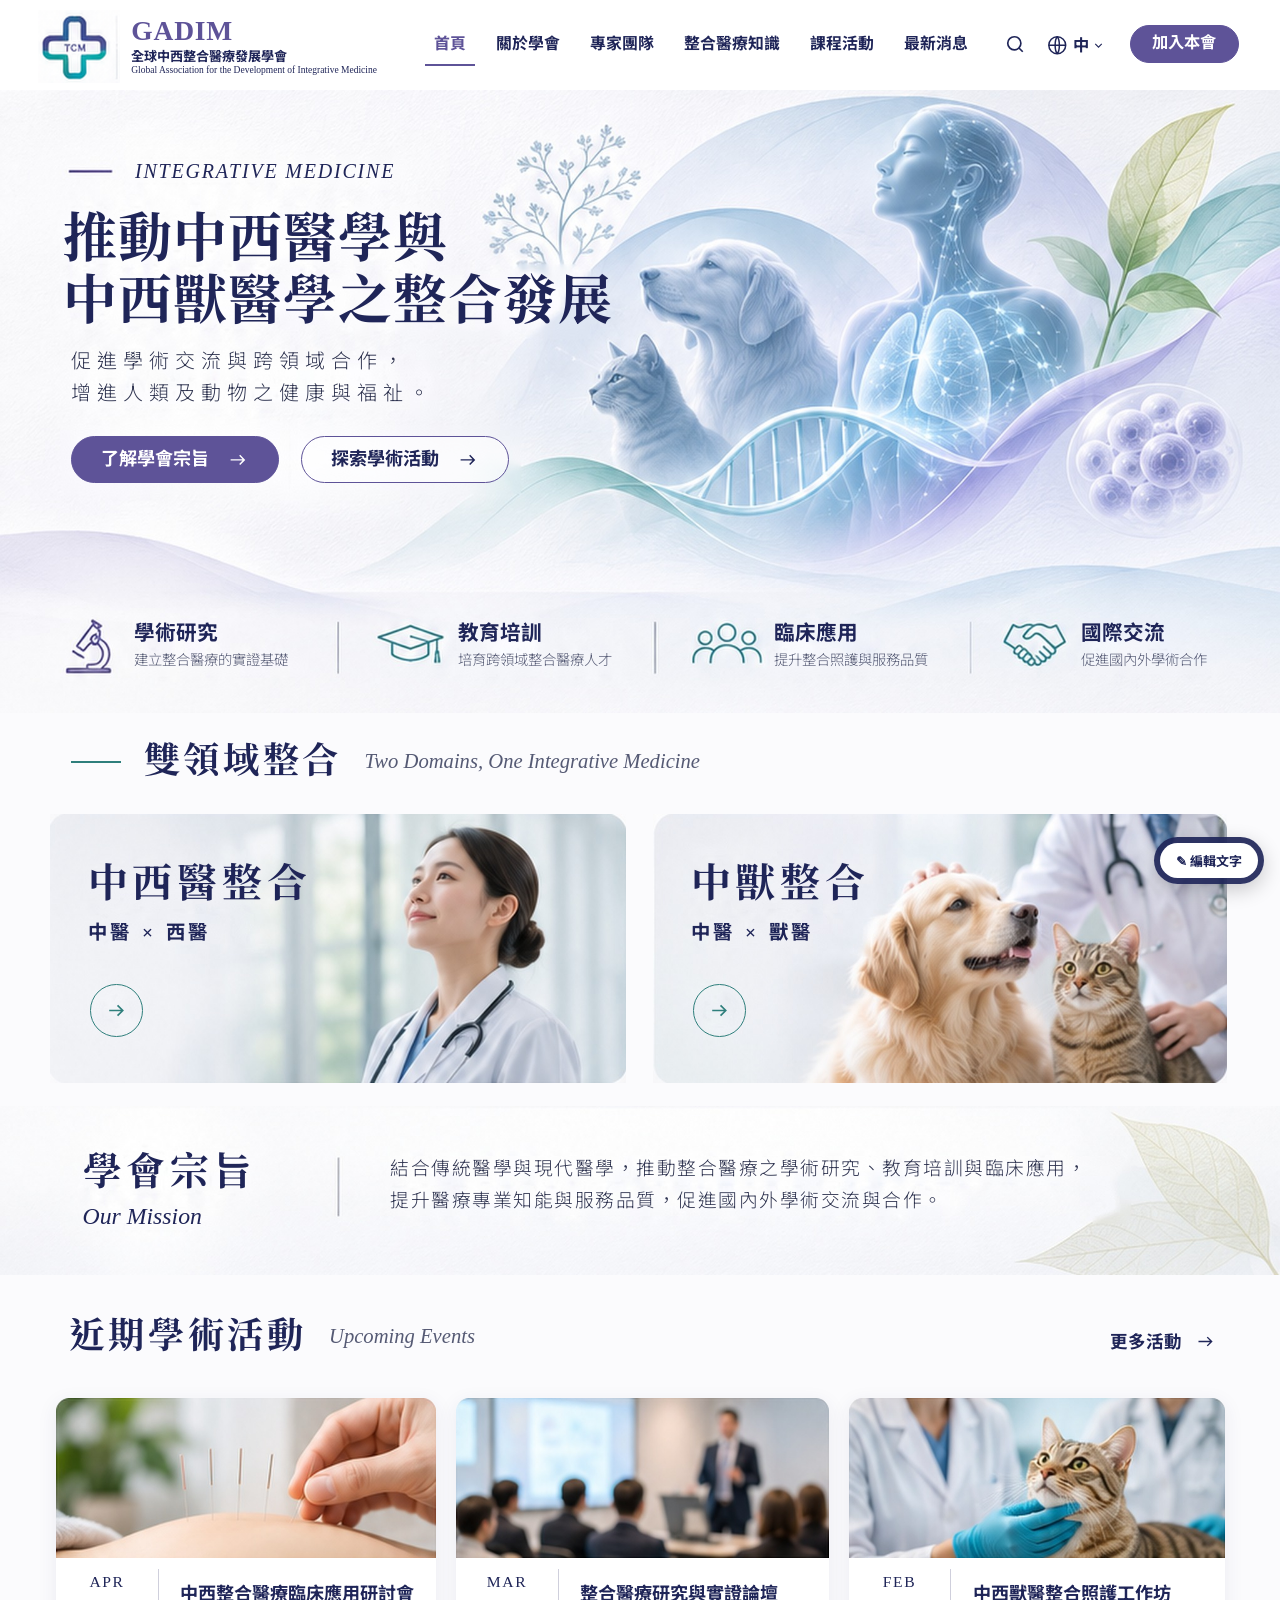
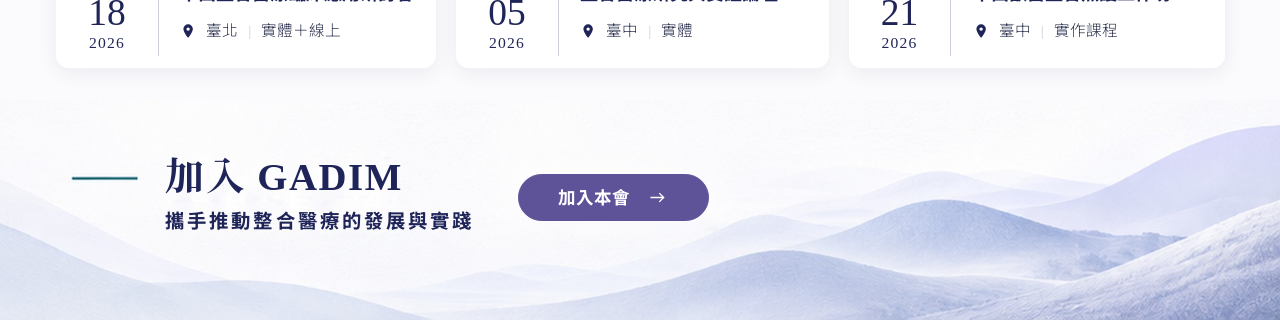
==== commit b562a7f4: "Homepage domain cards: 中西醫整合 title; 中獸整合 subtitle 中醫 × 獸醫 Co-Authored-By: Claude Opus 5.5 <noreply@a" ====
--- a/index.html
+++ b/index.html
@@ -31,11 +31,19 @@
       <a href="index.html" class="active" aria-current="page">首頁</a>
       <a href="about.html">關於學會</a>
       <div class="nav-drop">
-        <a href="expert-lin-xintai.html" class="nav-drop-toggle" aria-haspopup="true" aria-expanded="false">專家團隊</a>
+        <a href="expert-chen-jianlin.html" class="nav-drop-toggle" aria-haspopup="true" aria-expanded="false">專家團隊</a>
         <div class="nav-drop-menu">
           <ul class="nav-drop-list">
+            <li class="nav-drop-group">中醫師</li>
+            <li><a href="expert-chen-jianlin.html">陳建霖 醫師</a></li>
+            <li><a href="expert-qiu-yingsheng.html">丘應生 醫師</a></li>
+            <li><a href="expert-chen-yiguang.html">陳逸光 醫師</a></li>
+            <li class="nav-drop-group">西醫師</li>
             <li><a href="expert-lin-xintai.html">林新泰 醫師</a></li>
+            <li class="nav-drop-group">獸醫師</li>
             <li><a href="expert-lin-gengxuan.html">林耿玄 獸醫師</a></li>
+            <li class="nav-drop-group">護理師</li>
+            <li><a href="expert-luo-xiaofen.html">羅筱芬 護理師</a></li>
           </ul>
         </div>
       </div>
@@ -52,7 +60,7 @@
         <span>中</span>
         <svg viewBox="0 0 24 24" fill="none" stroke="currentColor" stroke-width="2" style="width:.8em;height:.8em"><path d="m6 9 6 6 6-6"/></svg>
       </button>
-      <a class="gh-join gh-abs" style="--x:904;--y:20" href="index.html#join"><span>加入本會</span></a>
+      <a class="gh-join gh-abs" style="--x:904;--y:20" href="join.html"><span>加入本會</span></a>
       <button class="gh-icon gh-menu" aria-label="選單" aria-controls="nav" onclick="document.getElementById('nav').classList.toggle('open')">
         <svg viewBox="0 0 24 24" fill="none" stroke="currentColor" stroke-width="2"><path d="M4 7h16M4 12h16M4 17h16"/></svg>
       </button>
@@ -108,11 +116,11 @@
       <span class="en-italic">Two Domains, One Integrative Medicine</span>
     </div>
     <a class="domain-card abs" href="#" style="--x:40;--y:81;--w:461;--img:url('images/card-tcm.jpg')">
-      <div class="in"><h3 class="font-title">中醫整合</h3><p>中醫 × 西醫</p></div>
+      <div class="in"><h3 class="font-title">中西醫整合</h3><p>中醫 × 西醫</p></div>
       <span class="circle-btn"><svg class="arrow" viewBox="0 0 24 24" fill="none" stroke="currentColor" stroke-width="1.6"><path d="M5 12h13m-5-5 5 5-5 5"/></svg></span>
     </a>
     <a class="domain-card abs" href="#" style="--x:522;--y:81;--w:459;--img:url('images/card-vet.jpg')">
-      <div class="in"><h3 class="font-title">中獸整合</h3><p>中醫 × 西醫</p></div>
+      <div class="in"><h3 class="font-title">中獸整合</h3><p>中醫 × 獸醫</p></div>
       <span class="circle-btn"><svg class="arrow" viewBox="0 0 24 24" fill="none" stroke="currentColor" stroke-width="1.6"><path d="M5 12h13m-5-5 5 5-5 5"/></svg></span>
     </a>
   </section>
@@ -177,7 +185,7 @@
         <p>攜手推動整合醫療的發展與實踐</p>
       </div>
     </div>
-    <a class="btn btn-primary abs" style="--x:414;--y:59" href="#"><span>加入本會</span>
+    <a class="btn btn-primary abs" style="--x:414;--y:59" href="join.html"><span>加入本會</span>
       <svg class="arrow" viewBox="0 0 24 24" fill="none" stroke="currentColor" stroke-width="1.6"><path d="M4 12h15m-5-5 5 5-5 5"/></svg></a>
   </section>
 </main>
--- a/nav-dropdown.css
+++ b/nav-dropdown.css
@@ -19,3 +19,10 @@
 .gh-nav.open .nav-drop.open .nav-drop-menu { display: block; }
 .gh-nav.open .nav-drop-list { min-width: 0; padding: 0; border: 0; border-radius: 0; box-shadow: none; background: #f7f6fb; }
 .gh-nav.open .nav-drop-list a { padding: 12px 4px 12px 22px; font-size: 15px; border-bottom: 1px solid #eee; }
+
+/* 分類小標（醫師／獸醫師／護理師） */
+.nav-drop-list .nav-drop-group { padding: 10px 22px 4px; font-size: 12px; line-height: 1.3; letter-spacing: .12em; color: #2f7f7c; font-family: "Times New Roman", Times, "Microsoft JhengHei", "微軟正黑體", "Noto Sans TC", sans-serif; font-weight: 700; }
+.nav-drop-list .nav-drop-group:not(:first-child) { margin-top: 4px; border-top: 1px solid #eeedf3; padding-top: 12px; }
+.nav-drop-list .nav-drop-group ~ li > a { padding-left: 30px; }
+.gh-nav.open .nav-drop-list .nav-drop-group { padding: 12px 4px 6px 22px; border-bottom: 1px solid #eee; margin: 0; }
+.gh-nav.open .nav-drop-list .nav-drop-group ~ li > a { padding-left: 34px; }
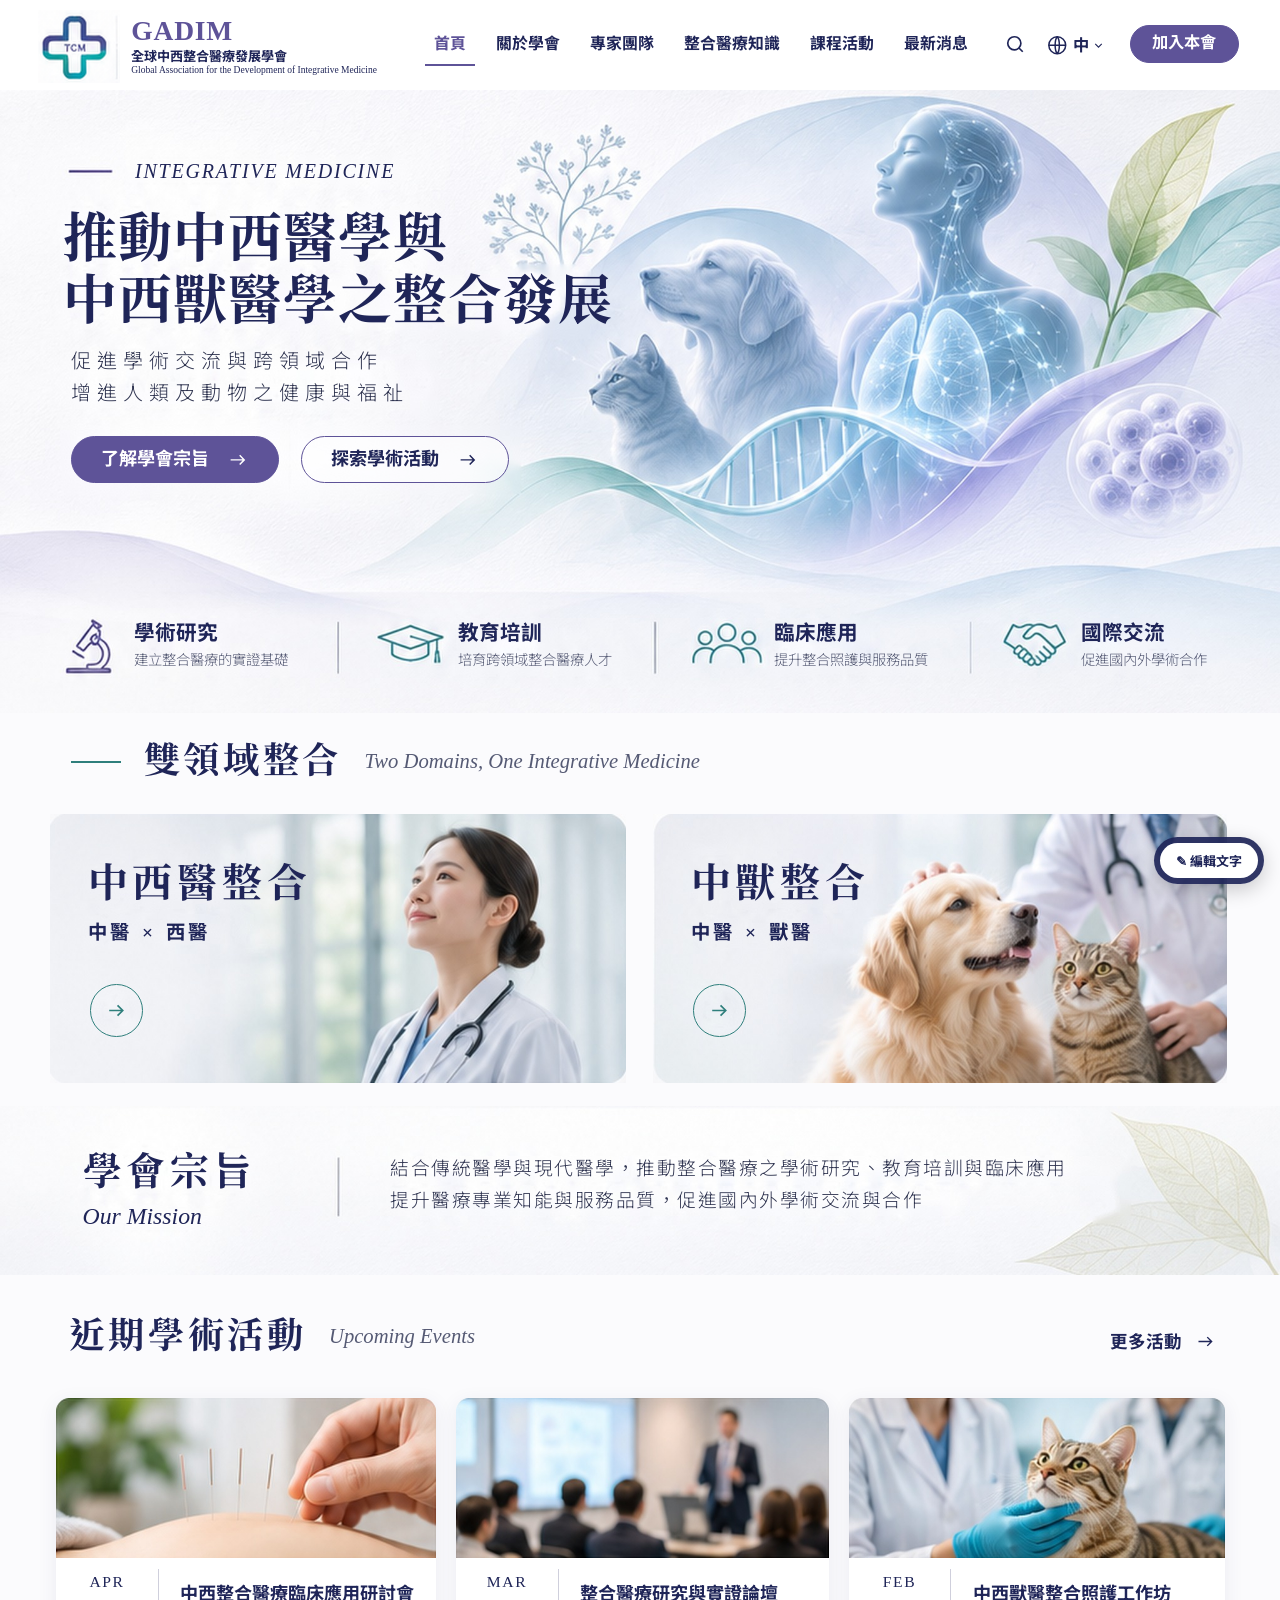
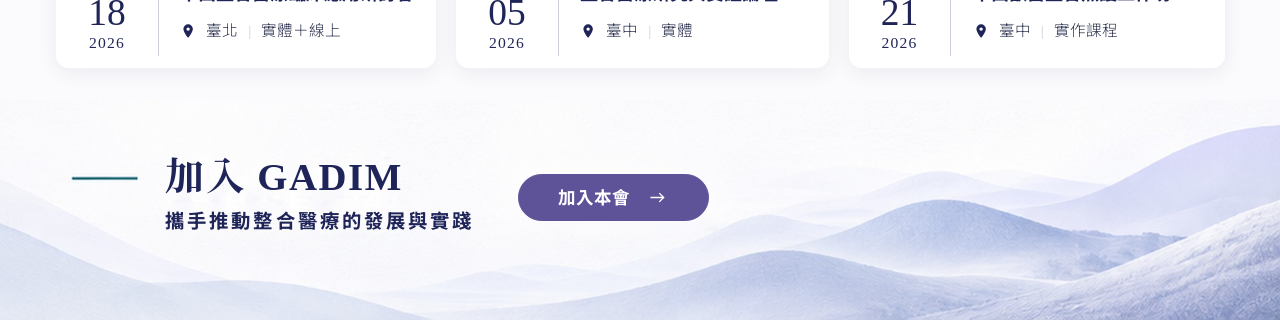
==== commit be67bd55: "Remove trailing ，。 from short display lines site-wide Hero taglines, homepage mission, about hero ca" ====
--- a/index.html
+++ b/index.html
@@ -75,7 +75,7 @@
     <div class="hero-copy">
       <div class="eyebrow abs" style="--x:108;--y:56">INTEGRATIVE MEDICINE</div>
       <h1 class="font-title abs" style="--x:50;--y:94">推動中西醫學與<br>中西獸醫學之整合發展</h1>
-      <p class="hero-lead abs" style="--x:57;--y:205">促進學術交流與跨領域合作，<br>增進人類及動物之健康與福祉。</p>
+      <p class="hero-lead abs" style="--x:57;--y:205">促進學術交流與跨領域合作<br>增進人類及動物之健康與福祉</p>
       <div class="hero-actions abs" style="--x:57;--y:277">
         <a class="btn btn-primary" href="about.html#mission"><span>了解學會宗旨</span>
           <svg class="arrow" viewBox="0 0 24 24" fill="none" stroke="currentColor" stroke-width="1.6"><path d="M4 12h15m-5-5 5 5-5 5"/></svg></a>
@@ -131,7 +131,7 @@
       <h2 class="font-title">學會宗旨</h2>
       <div class="en-italic">Our Mission</div>
     </div>
-    <p class="mission-text abs" style="--x:312;--y:37">結合傳統醫學與現代醫學，推動整合醫療之學術研究、教育培訓與臨床應用，<br>提升醫療專業知能與服務品質，促進國內外學術交流與合作。</p>
+    <p class="mission-text abs" style="--x:312;--y:37">結合傳統醫學與現代醫學，推動整合醫療之學術研究、教育培訓與臨床應用<br>提升醫療專業知能與服務品質，促進國內外學術交流與合作</p>
   </section>
 
   <!-- ================= 近期學術活動 ================= -->
--- a/style.css
+++ b/style.css
@@ -217,7 +217,6 @@
   .mission { aspect-ratio: auto; background-size: auto 100%; background-position: right center; padding: 28px 20px; display: flex; flex-direction: column; gap: 14px; }
   .mission-title h2 { font-size: 27px; line-height: 1.3; }
   .mission-title .en-italic { font-size: 17px; line-height: 1.4; margin-top: 0; }
-  .mission-text br { display: none; }
   .mission-text { width: auto; font-size: 15px; line-height: 1.85; letter-spacing: .05em; }
 
   /* 近期學術活動 */
